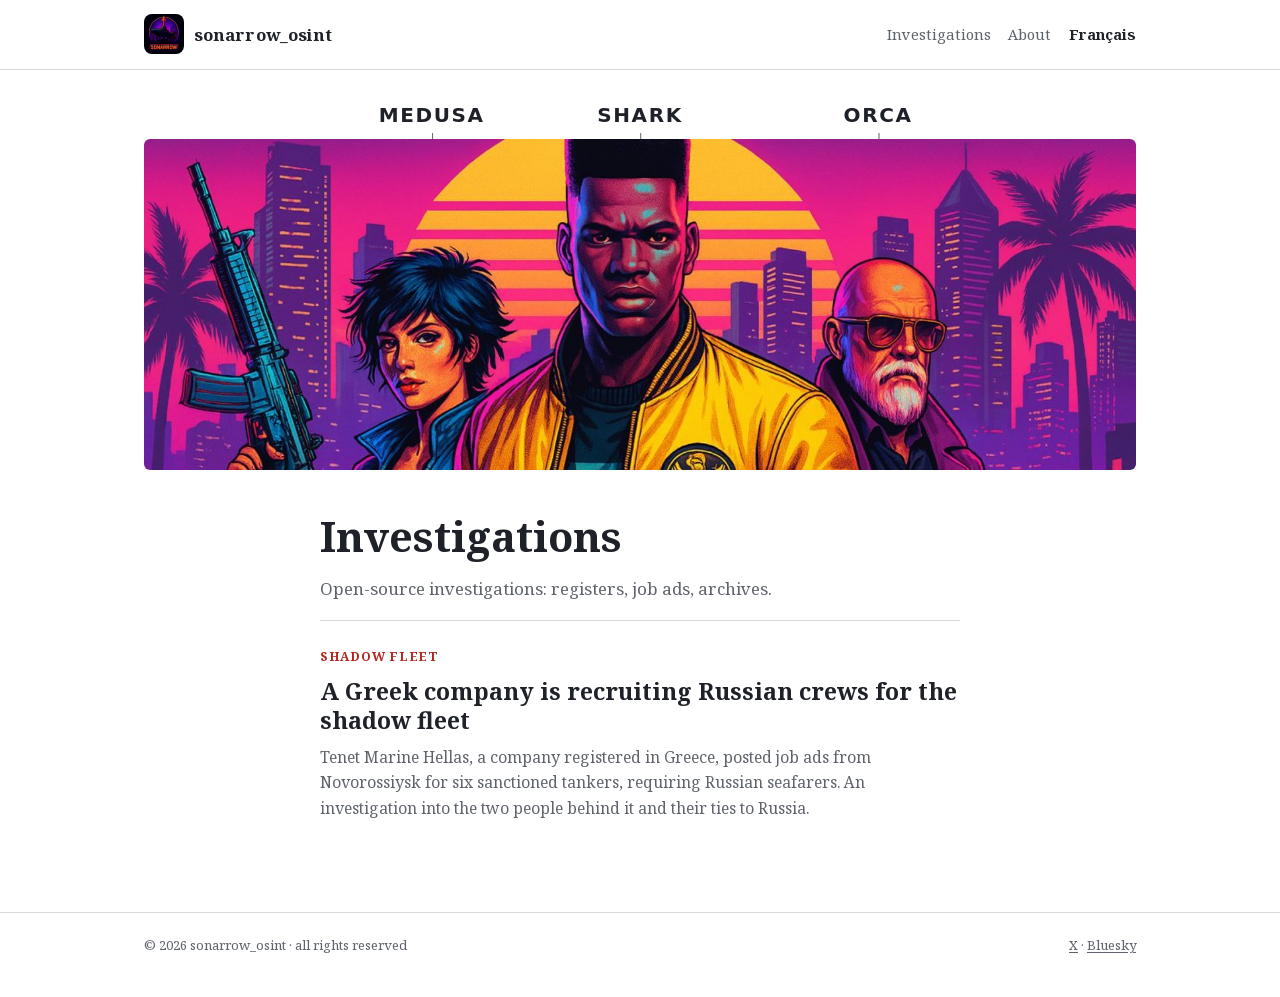
==== en/index.html @ 24c7f755 "Publication de l'enquête TENET (FR/EN) Co-Authored-By: Claude Opus 5.5 <noreply@anthropic.com>" ====
<!doctype html>
<html lang="en">
<head>
<meta charset="utf-8">
<meta name="viewport" content="width=device-width, initial-scale=1">
<meta http-equiv="Content-Security-Policy" content="default-src 'none'; style-src 'self'; img-src 'self'; font-src 'self'; base-uri 'none'; form-action 'none'">
<meta name="referrer" content="no-referrer">
<title>Investigations · sonarrow_osint</title>
<meta name="description" content="Open-source investigations: registers, job ads, archives.">
<meta property="og:title" content="Investigations · sonarrow_osint">
<meta property="og:description" content="Open-source investigations: registers, job ads, archives.">
<meta property="og:type" content="website">
<meta property="og:site_name" content="sonarrow_osint">
<meta name="twitter:card" content="summary_large_image">
<link rel="canonical" href="https://0rc45.github.io/en/">
<link rel="alternate" hreflang="en" href="https://0rc45.github.io/en/">
<link rel="alternate" hreflang="fr" href="https://0rc45.github.io/fr/">
<meta property="og:url" content="https://0rc45.github.io/en/">
<meta property="og:image" content="https://0rc45.github.io/assets/img/logo-sonarrow.png">
<link rel="stylesheet" href="../assets/style.css">
<link rel="icon" href="../assets/img/favicon-64.png" type="image/png">
</head>
<body>
<header class="site-header">
  <div class="wrap-wide">
    <a class="brand" href="../en/"><img src="../assets/img/logo-sonarrow-96.png" width="40" height="40" alt=""><span class="brand-name">sonarrow_osint</span></a>
    <nav class="site-nav" aria-label="Navigation">
      <a href="../en/">Investigations</a>
      <a href="../en/about/">About</a>
      <a class="lang" href="../fr/" hreflang="fr" lang="fr">Français</a>
    </nav>
  </div>
</header>
<main id="haut">
<div class="wrap-wide">
  <figure class="team">
    <div class="team-names"><span class="team-name team-name-0" aria-hidden="true">Medusa</span><span class="team-name team-name-1" aria-hidden="true">Shark</span><span class="team-name team-name-2" aria-hidden="true">Orca</span></div>
    <div class="team-banner">
      <img src="../assets/img/banniere-equipe.jpg" width="1500" height="500" alt="Illustration of the team in a retro setting, city and palm trees against a setting sun: Medusa on the left, Shark in the centre, Orca on the right.">
    </div>
  </figure>
</div>
<div class="wrap">
  <header class="list-head">
    <h1>Investigations</h1>
    <p>Open-source investigations: registers, job ads, archives.</p>
  </header>
  <a class="card" href="shadow-fleet-tenet/">
    <p class="kicker">Shadow fleet</p>
    <p class="card-title">A Greek company is recruiting Russian crews for the shadow fleet</p>
    <p class="card-text">Tenet Marine Hellas, a company registered in Greece, posted job ads from Novorossiysk for six sanctioned tankers, requiring Russian seafarers. An investigation into the two people behind it and their ties to Russia.</p>
  </a>
</div>
</main>
<footer class="site-footer">
  <div class="wrap-wide">
    <span>© 2026 sonarrow_osint · all rights reserved</span>
    <span><a href="https://x.com/SONARROW_OSINT" rel="me">X</a> · <a href="https://bsky.app/profile/sonarrow.bsky.social" rel="me">Bluesky</a></span>
  </div>
</footer>
</body>
</html>
---- assets/style.css ----
/* sonarrow_osint — feuille de style unique, aucune ressource externe */

@font-face { font-family: "Noto Serif"; src: url("fonts/noto-serif-regular.woff2") format("woff2"); font-weight: 400; font-style: normal; font-display: swap; }
@font-face { font-family: "Noto Serif"; src: url("fonts/noto-serif-italic.woff2") format("woff2"); font-weight: 400; font-style: italic; font-display: swap; }
@font-face { font-family: "Noto Serif"; src: url("fonts/noto-serif-bold.woff2") format("woff2"); font-weight: 700; font-style: normal; font-display: swap; }
@font-face { font-family: "Noto Serif"; src: url("fonts/noto-serif-bolditalic.woff2") format("woff2"); font-weight: 700; font-style: italic; font-display: swap; }

:root {
  --bg: #ffffff;
  --surface: #f4f4f2;
  --ink: #1e2228;
  --muted: #5f646c;
  --rule: #d9d9d6;
  --accent: #b3261e;      /* rouge des surtitres, comme dans le PDF */
  --link: #2454a0;        /* bleu des liens et du filet de titre */
  --figure-bg: #ffffff;
  --measure: 42rem;
}
@media (prefers-color-scheme: dark) {
  :root:not([data-theme="light"]) {
    --bg: #15171a;
    --surface: #1f2226;
    --ink: #e6e4df;
    --muted: #a3a7ad;
    --rule: #34383e;
    --accent: #ef6b5f;
    --link: #8cb4f2;
    --figure-bg: #ffffff;
  }
}
:root[data-theme="dark"] {
  --bg: #15171a; --surface: #1f2226; --ink: #e6e4df; --muted: #a3a7ad;
  --rule: #34383e; --accent: #ef6b5f; --link: #8cb4f2; --figure-bg: #ffffff;
}

*, *::before, *::after { box-sizing: border-box; }
html { -webkit-text-size-adjust: 100%; text-size-adjust: 100%; }
body {
  margin: 0;
  background: var(--bg);
  color: var(--ink);
  font-family: "Noto Serif", Georgia, "Times New Roman", serif;
  font-size: 1.0625rem;
  line-height: 1.65;
  font-variant-numeric: lnum;
}
a { color: var(--link); text-underline-offset: 0.18em; text-decoration-thickness: 1px; }
a:hover { text-decoration-thickness: 2px; }
:focus-visible { outline: 2px solid var(--link); outline-offset: 2px; }
img { max-width: 100%; height: auto; display: block; }

.wrap { max-width: var(--measure); margin: 0 auto; padding: 0 16px; }
.wrap-wide { max-width: 64rem; margin: 0 auto; padding: 0 16px; }

/* en-tête du site */
.site-header { border-bottom: 1px solid var(--rule); }
.site-header .wrap-wide { display: flex; align-items: center; justify-content: space-between; gap: 1rem; padding-top: 0.9rem; padding-bottom: 0.9rem; }
.brand { font-weight: 700; font-size: 1.05rem; color: var(--ink); text-decoration: none; letter-spacing: 0.01em; }
.site-nav { display: flex; gap: 1.1rem; font-size: 0.92rem; }
.site-nav a { color: var(--muted); text-decoration: none; }
.site-nav a:hover { color: var(--ink); text-decoration: underline; }
.site-nav .lang { color: var(--ink); font-weight: 700; }

/* article */
.article-head { padding-top: 2.6rem; }
.kicker { color: var(--accent); font-size: 0.78rem; font-weight: 700; letter-spacing: 0.06em; text-transform: uppercase; margin: 0 0 0.6rem; }
h1 { font-size: clamp(1.75rem, 1.2rem + 2.6vw, 2.6rem); line-height: 1.18; margin: 0 0 0.9rem; padding-bottom: 0.9rem; border-bottom: 2px solid var(--link); text-wrap: balance; }
.byline { color: var(--muted); font-size: 0.9rem; margin: 0 0 1.6rem; display: flex; flex-wrap: wrap; gap: 0.3rem 1.2rem; }
.byline a { color: var(--muted); }
.chapo { font-weight: 700; font-size: 1.08rem; line-height: 1.6; margin: 0 0 1.8rem; }

.article-body p { margin: 0 0 1.15rem; hyphens: auto; }
.article-body h2 { color: var(--accent); font-size: 1.3rem; letter-spacing: 0.02em; text-transform: uppercase; margin: 2.8rem 0 1rem; }
.article-body h3 { font-size: 1.18rem; line-height: 1.35; margin: 2.2rem 0 0.7rem; }

figure { margin: 2rem 0; }
figure .frame { display: block; background: var(--figure-bg); border-radius: 4px; }
figure.dark-shot .frame { background: transparent; }
figure img { margin: 0 auto; border-radius: 4px; }
figcaption { color: var(--muted); font-size: 0.85rem; line-height: 1.5; margin-top: 0.6rem; text-align: center; }
figcaption a { color: var(--muted); }
figure.small img { max-width: 26rem; width: 100%; }
figure.wide { margin-left: calc(50% - min(50vw, 32rem) + 16px); margin-right: calc(50% - min(50vw, 32rem) + 16px); }

/* tableaux */
.table-block { margin: 2rem 0; }
.table-title { font-weight: 700; font-size: 0.95rem; margin: 0 0 0.6rem; }
table { width: 100%; border-collapse: collapse; font-size: 0.86rem; line-height: 1.45; font-variant-numeric: tnum lnum; }
th, td { text-align: left; vertical-align: top; padding: 0.5rem 0.6rem; border-bottom: 1px solid var(--rule); }
thead th { background: var(--surface); border-bottom: 2px solid var(--ink); font-weight: 700; }
.table-notes { color: var(--muted); font-size: 0.8rem; font-style: italic; margin: 0.6rem 0 0; }
@media (max-width: 640px) {
  table, thead, tbody, tr, th, td { display: block; }
  thead { position: absolute; width: 1px; height: 1px; overflow: hidden; clip: rect(0 0 0 0); }
  tr { border-top: 2px solid var(--ink); padding: 0.35rem 0; }
  td { border: 0; padding: 0.2rem 0; display: grid; grid-template-columns: 7.5rem 1fr; gap: 0.6rem; }
  td::before { content: attr(data-label); color: var(--muted); font-weight: 700; font-size: 0.78rem; }
  td:first-child { font-weight: 700; }
}

/* encadré méthodologie */
.methodo { background: var(--surface); border-top: 1px solid var(--rule); padding: 1.3rem 1.2rem 0.4rem; margin: 3rem 0 2rem; font-size: 0.9rem; line-height: 1.6; }
.methodo h2 { color: var(--ink); text-transform: none; letter-spacing: 0; font-size: 1.05rem; margin: 0 0 0.8rem; }
.methodo p { margin: 0 0 0.8rem; }

/* téléchargement du PDF */
.pdf-link { display: inline-flex; align-items: center; gap: 0.5rem; font-size: 0.9rem; font-weight: 700; border: 1px solid var(--rule); border-radius: 4px; padding: 0.45rem 0.8rem; text-decoration: none; color: var(--ink); }
.pdf-link:hover { border-color: var(--link); color: var(--link); }
.pdf-link .pdf-size { font-weight: 400; color: var(--muted); }
.pdf-link svg { width: 1rem; height: 1rem; flex: none; }
.article-end { border-top: 1px solid var(--rule); padding-top: 1.4rem; margin-top: 2.5rem; display: flex; flex-wrap: wrap; gap: 0.8rem 1.4rem; align-items: center; font-size: 0.9rem; }

/* pages de liste */
.list-head { padding-top: 2.6rem; }
.list-head h1 { border-bottom: 0; padding-bottom: 0; }
.list-head p { color: var(--muted); margin-top: 0; }
.card { display: block; border-top: 1px solid var(--rule); padding: 1.6rem 0; text-decoration: none; color: inherit; }
.card:hover .card-title { color: var(--link); }
.card-title { font-size: 1.45rem; line-height: 1.25; font-weight: 700; margin: 0 0 0.6rem; }
.card-text { margin: 0; color: var(--muted); font-size: 0.98rem; }
.home-langs { display: grid; grid-template-columns: repeat(auto-fit, minmax(16rem, 1fr)); gap: 0 2.5rem; }

.site-footer { border-top: 1px solid var(--rule); margin-top: 4rem; padding: 1.4rem 0 2.5rem; color: var(--muted); font-size: 0.82rem; }
.site-footer .wrap-wide { display: flex; flex-wrap: wrap; justify-content: space-between; gap: 0.6rem; }
.site-footer a { color: var(--muted); }

@media print {
  .site-header, .site-footer, .article-end, .byline .pdf-link { display: none; }
  body { font-size: 11pt; }
  a { color: inherit; }
}

/* identité : logo et bannière de l'équipe */
.brand { display: inline-flex; align-items: center; gap: 0.6rem; }
.brand img { width: 40px; height: 40px; border-radius: 8px; }
.team { margin: 1.6rem 0 0; }
.team-banner { position: relative; border-radius: 6px; overflow: hidden; }
.team-banner img { width: 100%; }
.team-names { position: relative; height: 2.2em; font-size: clamp(0.72rem, 0.4rem + 1.4vw, 1.25rem); }
.team-name {
  position: absolute; bottom: 0.35em; transform: translateX(-50%);
  font-family: system-ui, -apple-system, "Segoe UI", sans-serif; font-weight: 800;
  letter-spacing: 0.08em; text-transform: uppercase; white-space: nowrap; color: var(--ink);
}
.team-name::after { content: ""; position: absolute; left: 50%; bottom: -0.35em; width: 1px; height: 0.3em; background: var(--muted); }
.team-name-0 { left: 29%; }
.team-name-1 { left: 50%; }
.team-name-2 { left: 74%; }
.about h2 { color: var(--ink); text-transform: none; letter-spacing: 0; font-size: 1.15rem; margin: 2rem 0 0.6rem; }
.home-head { display: flex; align-items: center; gap: 1.2rem; margin-bottom: 1.6rem; }
.home-head h1 { margin: 0; }
.home-head p { margin: 0.2rem 0 0; }
.home-logo { width: 88px; height: 88px; border-radius: 14px; flex: none; }
.site-nav a { white-space: nowrap; }
@media (max-width: 460px) {
  .brand-name { position: absolute; width: 1px; height: 1px; overflow: hidden; clip: rect(0 0 0 0); }
  .site-nav { gap: 0.9rem; }
}
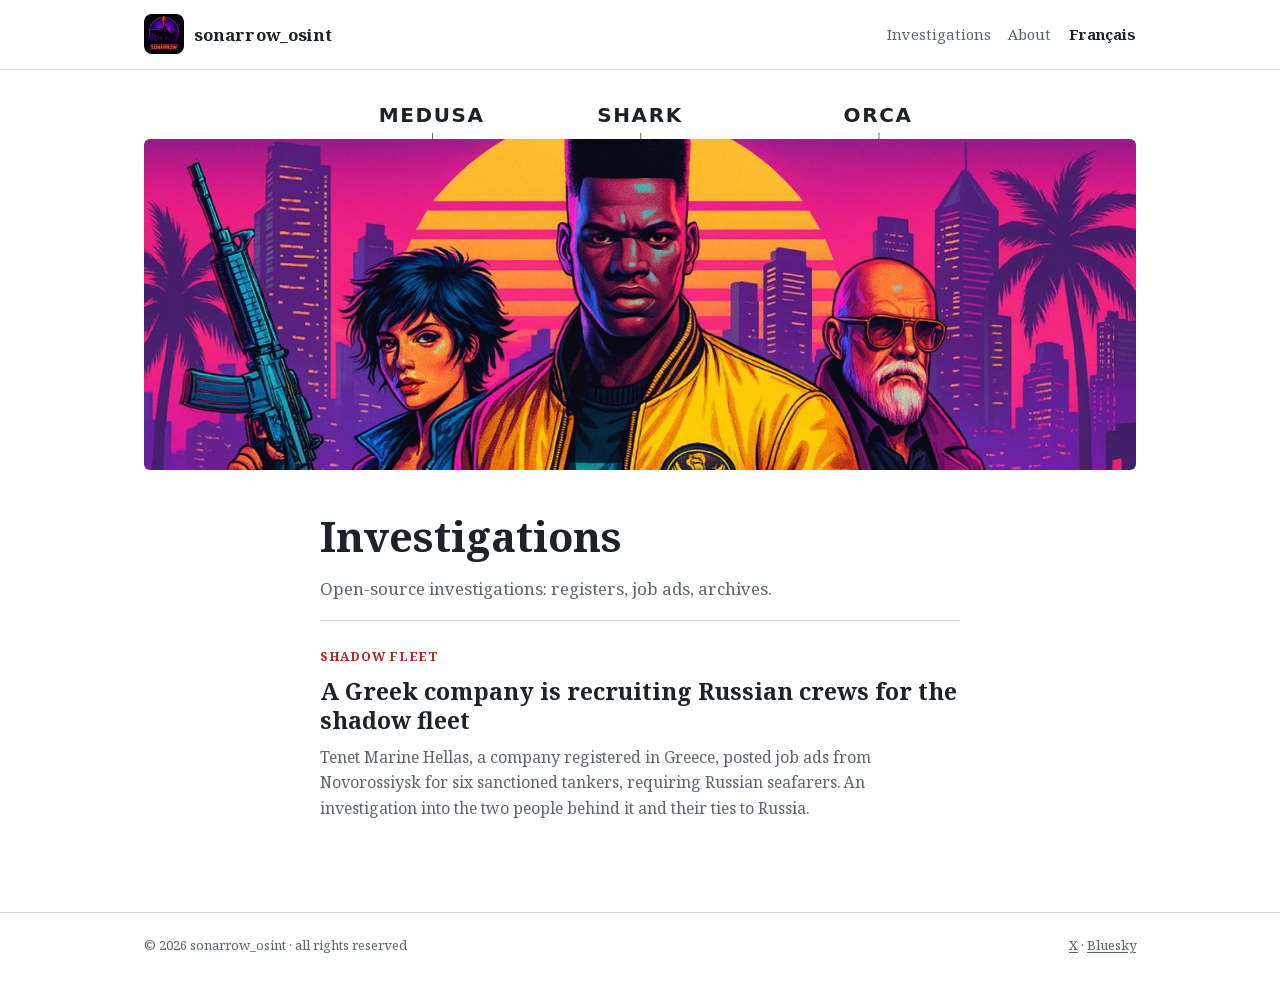
==== commit be633e55: "Ajout du compteur de visites GoatCounter (image, sans JavaScript) Co-Authored-By: Claude Opus 5.5 <n" ====
--- a/en/index.html
+++ b/en/index.html
@@ -3,7 +3,7 @@
 <head>
 <meta charset="utf-8">
 <meta name="viewport" content="width=device-width, initial-scale=1">
-<meta http-equiv="Content-Security-Policy" content="default-src 'none'; style-src 'self'; img-src 'self'; font-src 'self'; base-uri 'none'; form-action 'none'">
+<meta http-equiv="Content-Security-Policy" content="default-src 'none'; style-src 'self'; img-src 'self' https://sonarrow.goatcounter.com; font-src 'self'; base-uri 'none'; form-action 'none'">
 <meta name="referrer" content="no-referrer">
 <title>Investigations · sonarrow_osint</title>
 <meta name="description" content="Open-source investigations: registers, job ads, archives.">
@@ -58,5 +58,6 @@
     <span><a href="https://x.com/SONARROW_OSINT" rel="me">X</a> · <a href="https://bsky.app/profile/sonarrow.bsky.social" rel="me">Bluesky</a></span>
   </div>
 </footer>
+<img class="compteur" src="https://sonarrow.goatcounter.com/count?p=/en/&amp;t=Investigations%20%C2%B7%20sonarrow_osint" width="1" height="1" alt="">
 </body>
 </html>
--- a/assets/style.css
+++ b/assets/style.css
@@ -156,3 +156,4 @@
   .brand-name { position: absolute; width: 1px; height: 1px; overflow: hidden; clip: rect(0 0 0 0); }
   .site-nav { gap: 0.9rem; }
 }
+.compteur { position: absolute; width: 1px; height: 1px; opacity: 0; pointer-events: none; }
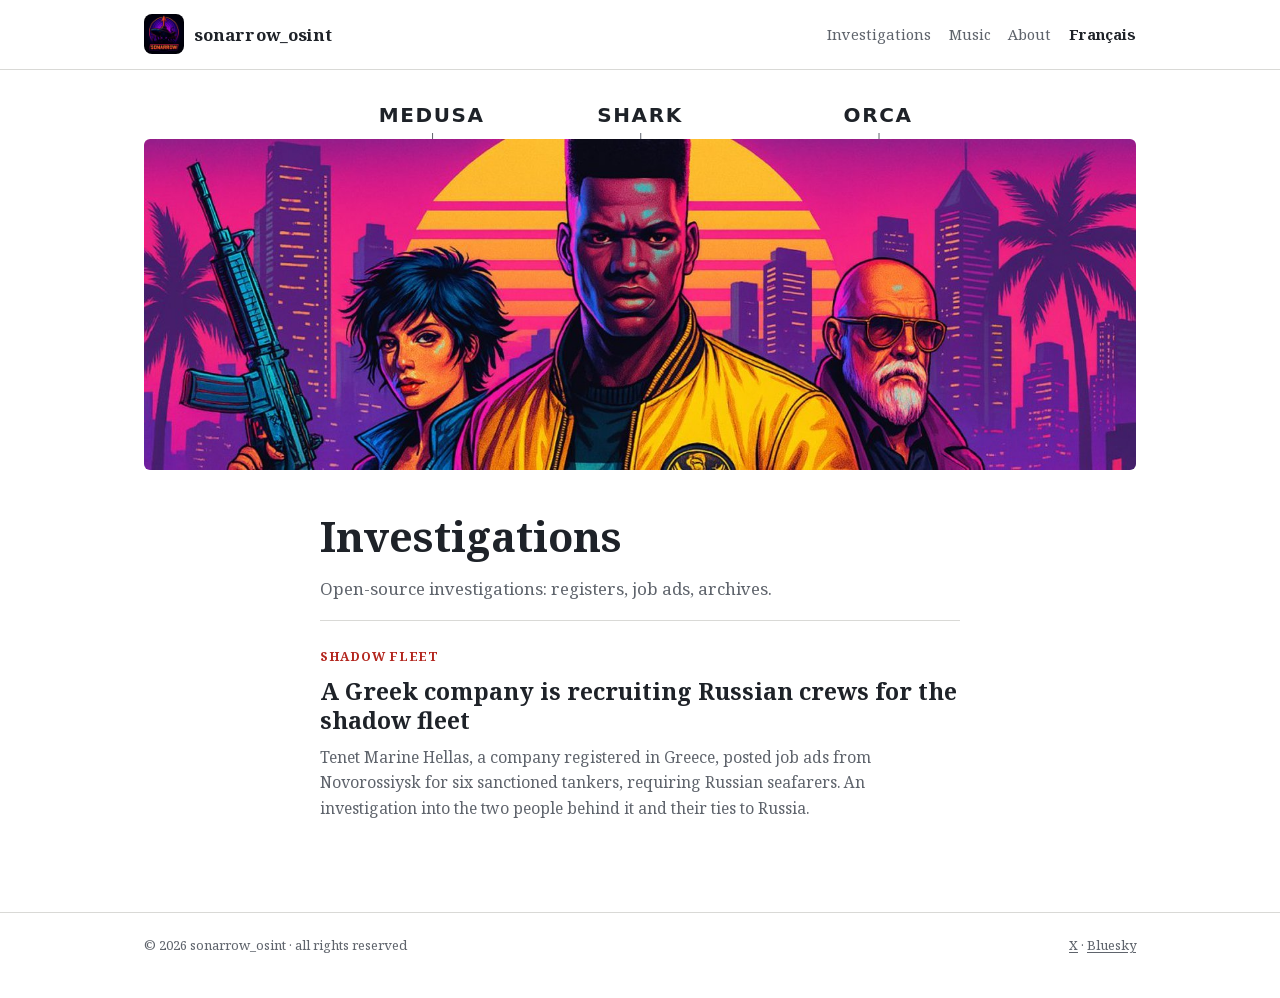
==== commit 0ee3e50b: "Ajout de l'onglet Musique (vignette YouTube cliquable, sans lecteur intégré) Co-Authored-By: Claude " ====
--- a/en/index.html
+++ b/en/index.html
@@ -26,6 +26,7 @@
     <a class="brand" href="../en/"><img src="../assets/img/logo-sonarrow-96.png" width="40" height="40" alt=""><span class="brand-name">sonarrow_osint</span></a>
     <nav class="site-nav" aria-label="Navigation">
       <a href="../en/">Investigations</a>
+      <a href="../en/music/">Music</a>
       <a href="../en/about/">About</a>
       <a class="lang" href="../fr/" hreflang="fr" lang="fr">Français</a>
     </nav>
--- a/assets/style.css
+++ b/assets/style.css
@@ -157,3 +157,18 @@
   .site-nav { gap: 0.9rem; }
 }
 .compteur { position: absolute; width: 1px; height: 1px; opacity: 0; pointer-events: none; }
+
+/* page Musique : vignette YouTube cliquable */
+.video { margin: 0 0 2.4rem; }
+.video-thumb { position: relative; display: block; border-radius: 4px; overflow: hidden; }
+.video-thumb img { width: 100%; border-radius: 0; }
+.video-thumb .play { position: absolute; left: 50%; top: 50%; width: 68px; height: 48px; transform: translate(-50%, -50%); }
+.video-thumb .play rect { fill: #212121; opacity: 0.85; }
+.video-thumb .play path { fill: #ffffff; }
+.video-thumb:hover .play rect, .video-thumb:focus-visible .play rect { fill: #cc0000; opacity: 1; }
+.video figcaption { font-size: 0.95rem; }
+.video figcaption a { white-space: nowrap; }
+.video figcaption strong { color: var(--ink); }
+@media (max-width: 400px) {
+  .site-nav { gap: 0.7rem; font-size: 0.86rem; }
+}
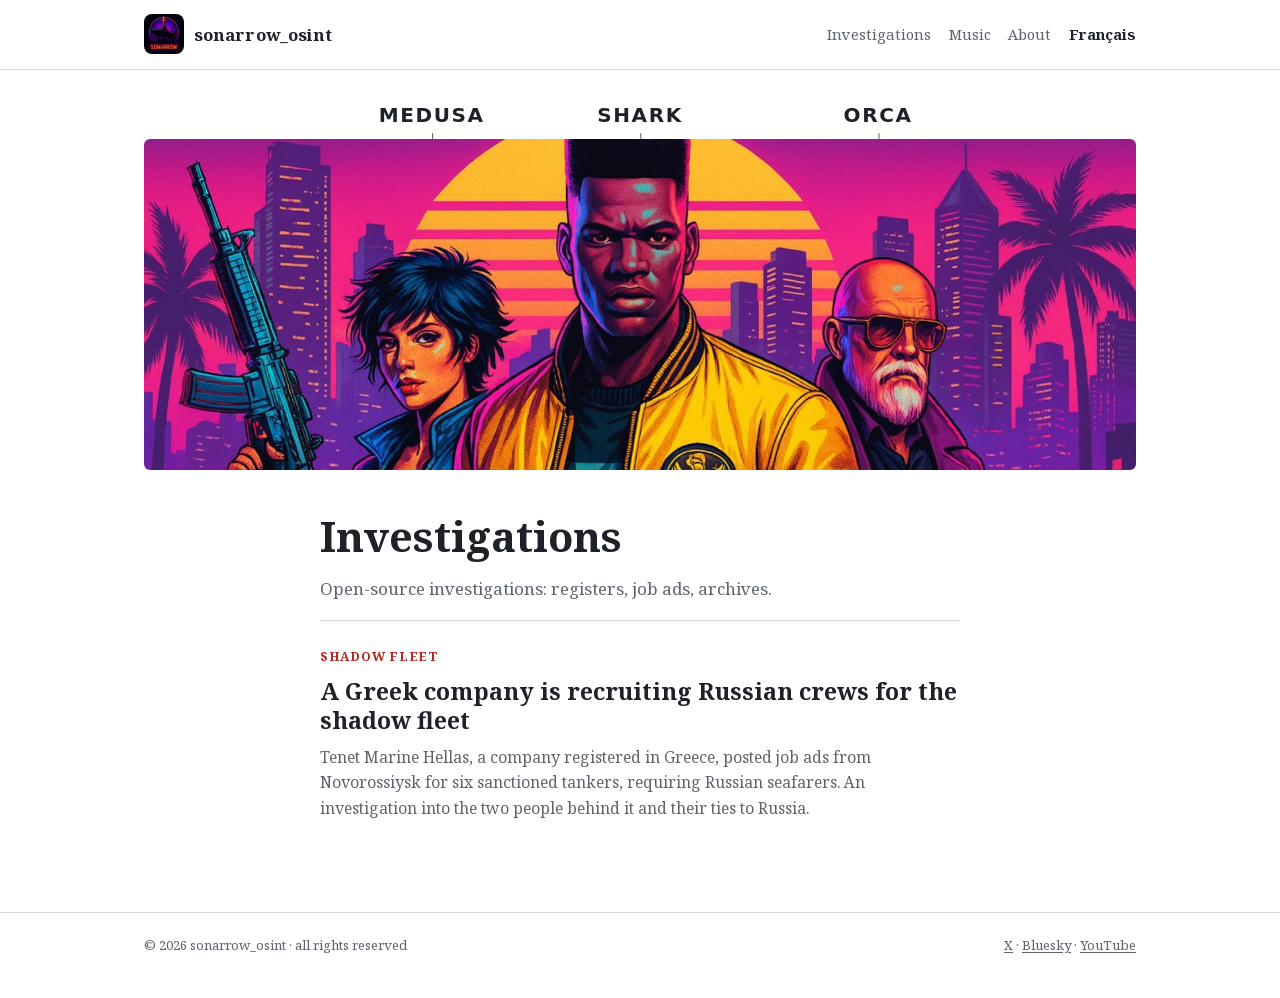
==== commit ae138e79: "Ajout du lien vers la chaîne YouTube dans le pied de page Co-Authored-By: Claude Opus 5.5 <noreply@a" ====
--- a/en/index.html
+++ b/en/index.html
@@ -17,7 +17,7 @@
 <link rel="alternate" hreflang="fr" href="https://0rc45.github.io/fr/">
 <meta property="og:url" content="https://0rc45.github.io/en/">
 <meta property="og:image" content="https://0rc45.github.io/assets/img/logo-sonarrow.png">
-<link rel="stylesheet" href="../assets/style.css">
+<link rel="stylesheet" href="../assets/style.css?v=96e3d2d5">
 <link rel="icon" href="../assets/img/favicon-64.png" type="image/png">
 </head>
 <body>
@@ -56,7 +56,7 @@
 <footer class="site-footer">
   <div class="wrap-wide">
     <span>© 2026 sonarrow_osint · all rights reserved</span>
-    <span><a href="https://x.com/SONARROW_OSINT" rel="me">X</a> · <a href="https://bsky.app/profile/sonarrow.bsky.social" rel="me">Bluesky</a></span>
+    <span><a href="https://x.com/SONARROW_OSINT" rel="me">X</a> · <a href="https://bsky.app/profile/sonarrow.bsky.social" rel="me">Bluesky</a> · <a href="https://www.youtube.com/@Sonarrow_Osint" rel="me">YouTube</a></span>
   </div>
 </footer>
 <img class="compteur" src="https://sonarrow.goatcounter.com/count?p=/en/&amp;t=Investigations%20%C2%B7%20sonarrow_osint" width="1" height="1" alt="">
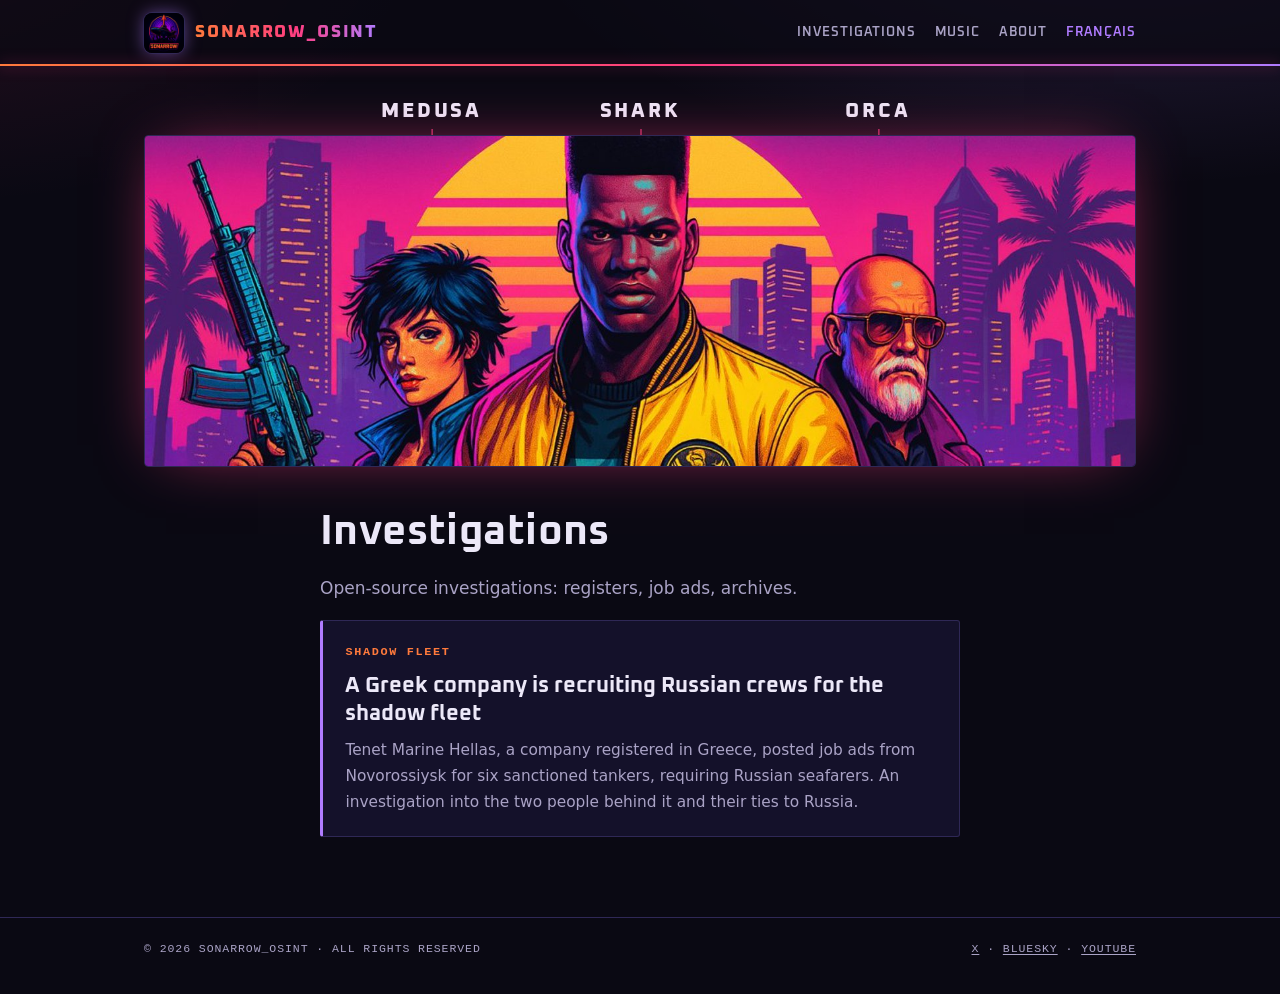
==== commit 29ad5406: "Nouveau style néon aux couleurs du logo : thème sombre, police Oxanium pour les titres Co-Authored-B" ====
--- a/en/index.html
+++ b/en/index.html
@@ -17,7 +17,7 @@
 <link rel="alternate" hreflang="fr" href="https://0rc45.github.io/fr/">
 <meta property="og:url" content="https://0rc45.github.io/en/">
 <meta property="og:image" content="https://0rc45.github.io/assets/img/logo-sonarrow.png">
-<link rel="stylesheet" href="../assets/style.css?v=96e3d2d5">
+<link rel="stylesheet" href="../assets/style.css?v=7827bbeb">
 <link rel="icon" href="../assets/img/favicon-64.png" type="image/png">
 </head>
 <body>
--- a/assets/style.css
+++ b/assets/style.css
@@ -1,174 +1,188 @@
-/* sonarrow_osint — feuille de style unique, aucune ressource externe */
+/* sonarrow_osint — feuille de style unique, aucune ressource externe.
+   Style néon de la marque Sonarrow : nuit, orange, rose, violet. Un seul thème, sombre.
+   Police des titres : Oxanium (licence OFL, voir fonts/OFL-Oxanium.txt). Textes : police du système. */
 
-@font-face { font-family: "Noto Serif"; src: url("fonts/noto-serif-regular.woff2") format("woff2"); font-weight: 400; font-style: normal; font-display: swap; }
-@font-face { font-family: "Noto Serif"; src: url("fonts/noto-serif-italic.woff2") format("woff2"); font-weight: 400; font-style: italic; font-display: swap; }
-@font-face { font-family: "Noto Serif"; src: url("fonts/noto-serif-bold.woff2") format("woff2"); font-weight: 700; font-style: normal; font-display: swap; }
-@font-face { font-family: "Noto Serif"; src: url("fonts/noto-serif-bolditalic.woff2") format("woff2"); font-weight: 700; font-style: italic; font-display: swap; }
+@font-face { font-family: "Oxanium"; src: url("fonts/oxanium-latin.woff2") format("woff2"); font-weight: 400 800; font-style: normal; font-display: swap;
+  unicode-range: U+0000-00FF, U+0131, U+0152-0153, U+02BB-02BC, U+02C6, U+02DA, U+02DC, U+0304, U+0308, U+0329, U+2000-206F, U+20AC, U+2122, U+2191, U+2193, U+2212, U+2215, U+FEFF, U+FFFD; }
+@font-face { font-family: "Oxanium"; src: url("fonts/oxanium-latin-ext.woff2") format("woff2"); font-weight: 400 800; font-style: normal; font-display: swap;
+  unicode-range: U+0100-02BA, U+02BD-02C5, U+02C7-02CC, U+02CE-02D7, U+02DD-02FF, U+1D00-1DBF, U+1E00-1E9F, U+1EF2-1EFF, U+2020, U+20A0-20AB, U+20AD-20C4, U+2113, U+2C60-2C7F, U+A720-A7FF; }
 
 :root {
-  --bg: #ffffff;
-  --surface: #f4f4f2;
-  --ink: #1e2228;
-  --muted: #5f646c;
-  --rule: #d9d9d6;
-  --accent: #b3261e;      /* rouge des surtitres, comme dans le PDF */
-  --link: #2454a0;        /* bleu des liens et du filet de titre */
-  --figure-bg: #ffffff;
+  color-scheme: dark;
+  --bg: #0a0913;
+  --surface: #14112a;
+  --ink: #ece8f8;
+  --muted: #aaa3c6;
+  --rule: #2f2856;
+  --orange: #ff7a3c;
+  --rose: #ff3d81;
+  --violet: #b07cff;
+  --cyan: #62e0f2;
+  --accent: var(--orange);
+  --link: var(--cyan);
+  --figure-bg: #ffffff;   /* les schémas et extraits de documents restent sur fond blanc */
+  --neon: linear-gradient(90deg, var(--orange), var(--rose) 55%, var(--violet));
+  --titres: "Oxanium", system-ui, -apple-system, "Segoe UI", sans-serif;
+  --texte: system-ui, -apple-system, "Segoe UI", Roboto, "Noto Sans", "Liberation Sans", Arial, sans-serif;
+  --mono: ui-monospace, "SFMono-Regular", Menlo, Consolas, "Liberation Mono", monospace;
   --measure: 42rem;
-}
-@media (prefers-color-scheme: dark) {
-  :root:not([data-theme="light"]) {
-    --bg: #15171a;
-    --surface: #1f2226;
-    --ink: #e6e4df;
-    --muted: #a3a7ad;
-    --rule: #34383e;
-    --accent: #ef6b5f;
-    --link: #8cb4f2;
-    --figure-bg: #ffffff;
-  }
-}
-:root[data-theme="dark"] {
-  --bg: #15171a; --surface: #1f2226; --ink: #e6e4df; --muted: #a3a7ad;
-  --rule: #34383e; --accent: #ef6b5f; --link: #8cb4f2; --figure-bg: #ffffff;
 }
 
 *, *::before, *::after { box-sizing: border-box; }
-html { -webkit-text-size-adjust: 100%; text-size-adjust: 100%; }
+html { -webkit-text-size-adjust: 100%; text-size-adjust: 100%; scrollbar-color: var(--rule) var(--bg); }
 body {
   margin: 0;
-  background: var(--bg);
+  min-height: 100vh;
+  display: flex;
+  flex-direction: column;
+  background-color: var(--bg);
+  background-image:
+    radial-gradient(56rem 28rem at 88% -8rem, rgba(176, 124, 255, 0.20), transparent 70%),
+    radial-gradient(44rem 24rem at -6% -4rem, rgba(255, 61, 129, 0.12), transparent 70%);
+  background-repeat: no-repeat;
   color: var(--ink);
-  font-family: "Noto Serif", Georgia, "Times New Roman", serif;
+  font-family: var(--texte);
   font-size: 1.0625rem;
-  line-height: 1.65;
+  line-height: 1.7;
   font-variant-numeric: lnum;
 }
+main { flex: 1; }
+::selection { background: rgba(255, 61, 129, 0.45); color: #fff; }
 a { color: var(--link); text-underline-offset: 0.18em; text-decoration-thickness: 1px; }
 a:hover { text-decoration-thickness: 2px; }
-:focus-visible { outline: 2px solid var(--link); outline-offset: 2px; }
+:focus-visible { outline: 2px solid var(--cyan); outline-offset: 2px; }
 img { max-width: 100%; height: auto; display: block; }
 
 .wrap { max-width: var(--measure); margin: 0 auto; padding: 0 16px; }
 .wrap-wide { max-width: 64rem; margin: 0 auto; padding: 0 16px; }
 
 /* en-tête du site */
-.site-header { border-bottom: 1px solid var(--rule); }
-.site-header .wrap-wide { display: flex; align-items: center; justify-content: space-between; gap: 1rem; padding-top: 0.9rem; padding-bottom: 0.9rem; }
-.brand { font-weight: 700; font-size: 1.05rem; color: var(--ink); text-decoration: none; letter-spacing: 0.01em; }
-.site-nav { display: flex; gap: 1.1rem; font-size: 0.92rem; }
-.site-nav a { color: var(--muted); text-decoration: none; }
-.site-nav a:hover { color: var(--ink); text-decoration: underline; }
-.site-nav .lang { color: var(--ink); font-weight: 700; }
+.site-header { position: relative; background: rgba(10, 9, 19, 0.72); }
+.site-header::after { content: ""; position: absolute; left: 0; right: 0; bottom: 0; height: 2px; background: var(--neon); box-shadow: 0 0 14px rgba(255, 61, 129, 0.55); }
+.site-header .wrap-wide { display: flex; align-items: center; justify-content: space-between; gap: 1rem; padding-top: 0.8rem; padding-bottom: 0.8rem; }
+.brand { display: inline-flex; align-items: center; gap: 0.7rem; font-family: var(--titres); font-weight: 800; font-size: 1.05rem; letter-spacing: 0.1em; text-transform: uppercase; color: var(--ink); text-decoration: none; }
+.brand-name { background: var(--neon); -webkit-background-clip: text; background-clip: text; color: transparent; }
+.brand img { width: 40px; height: 40px; border-radius: 8px; box-shadow: 0 0 0 1px var(--rule), 0 0 16px rgba(176, 124, 255, 0.5); }
+.site-nav { display: flex; gap: 1.2rem; font-family: var(--titres); font-size: 0.8rem; font-weight: 600; letter-spacing: 0.08em; text-transform: uppercase; }
+.site-nav a { color: var(--muted); text-decoration: none; white-space: nowrap; }
+.site-nav a:hover { color: var(--ink); }
+.site-nav .lang { color: var(--violet); }
+
+/* titres */
+h1, h2, h3 { font-family: var(--titres); }
+h1 { position: relative; font-size: clamp(1.75rem, 1.2rem + 2.6vw, 2.6rem); font-weight: 700; line-height: 1.15; letter-spacing: 0.01em; margin: 0 0 1.1rem; padding-bottom: 1rem; text-wrap: balance; }
+h1::after { content: ""; position: absolute; left: 0; bottom: 0; width: 100%; height: 2px; background: var(--neon); box-shadow: 0 0 12px rgba(255, 61, 129, 0.5); }
+.kicker { font-family: var(--mono); color: var(--orange); font-size: 0.74rem; font-weight: 700; letter-spacing: 0.14em; text-transform: uppercase; margin: 0 0 0.6rem; }
 
 /* article */
 .article-head { padding-top: 2.6rem; }
-.kicker { color: var(--accent); font-size: 0.78rem; font-weight: 700; letter-spacing: 0.06em; text-transform: uppercase; margin: 0 0 0.6rem; }
-h1 { font-size: clamp(1.75rem, 1.2rem + 2.6vw, 2.6rem); line-height: 1.18; margin: 0 0 0.9rem; padding-bottom: 0.9rem; border-bottom: 2px solid var(--link); text-wrap: balance; }
-.byline { color: var(--muted); font-size: 0.9rem; margin: 0 0 1.6rem; display: flex; flex-wrap: wrap; gap: 0.3rem 1.2rem; }
+.byline { font-family: var(--mono); color: var(--muted); font-size: 0.78rem; letter-spacing: 0.04em; margin: 0 0 1.6rem; display: flex; flex-wrap: wrap; align-items: center; gap: 0.3rem 1.2rem; }
 .byline a { color: var(--muted); }
-.chapo { font-weight: 700; font-size: 1.08rem; line-height: 1.6; margin: 0 0 1.8rem; }
+.chapo { font-weight: 700; font-size: 1.1rem; line-height: 1.6; margin: 0 0 1.8rem; }
 
 .article-body p { margin: 0 0 1.15rem; hyphens: auto; }
-.article-body h2 { color: var(--accent); font-size: 1.3rem; letter-spacing: 0.02em; text-transform: uppercase; margin: 2.8rem 0 1rem; }
-.article-body h3 { font-size: 1.18rem; line-height: 1.35; margin: 2.2rem 0 0.7rem; }
+.article-body h2 { font-size: 1.2rem; font-weight: 700; letter-spacing: 0.08em; text-transform: uppercase; color: var(--orange); margin: 2.8rem 0 1rem; }
+.article-body h2::before { content: "// "; content: "// " / ""; color: var(--rose); }
+.article-body h3 { font-size: 1.15rem; font-weight: 600; line-height: 1.35; letter-spacing: 0.02em; margin: 2.2rem 0 0.7rem; }
 
 figure { margin: 2rem 0; }
-figure .frame { display: block; background: var(--figure-bg); border-radius: 4px; }
+figure .frame { display: block; background: var(--figure-bg); border-radius: 4px; overflow: hidden; box-shadow: 0 0 0 1px var(--rule), 0 0 44px -20px rgba(176, 124, 255, 0.7); }
 figure.dark-shot .frame { background: transparent; }
 figure img { margin: 0 auto; border-radius: 4px; }
-figcaption { color: var(--muted); font-size: 0.85rem; line-height: 1.5; margin-top: 0.6rem; text-align: center; }
+figcaption { color: var(--muted); font-size: 0.85rem; line-height: 1.5; margin-top: 0.7rem; text-align: center; }
 figcaption a { color: var(--muted); }
 figure.small img { max-width: 26rem; width: 100%; }
+figure.small .frame { max-width: 26rem; margin: 0 auto; }
 figure.wide { margin-left: calc(50% - min(50vw, 32rem) + 16px); margin-right: calc(50% - min(50vw, 32rem) + 16px); }
 
 /* tableaux */
 .table-block { margin: 2rem 0; }
-.table-title { font-weight: 700; font-size: 0.95rem; margin: 0 0 0.6rem; }
+.table-title { font-family: var(--titres); font-weight: 700; font-size: 0.9rem; letter-spacing: 0.06em; text-transform: uppercase; margin: 0 0 0.6rem; }
 table { width: 100%; border-collapse: collapse; font-size: 0.86rem; line-height: 1.45; font-variant-numeric: tnum lnum; }
 th, td { text-align: left; vertical-align: top; padding: 0.5rem 0.6rem; border-bottom: 1px solid var(--rule); }
-thead th { background: var(--surface); border-bottom: 2px solid var(--ink); font-weight: 700; }
+thead th { background: var(--surface); border-bottom: 2px solid var(--violet); font-family: var(--mono); font-size: 0.72rem; font-weight: 700; letter-spacing: 0.08em; text-transform: uppercase; color: var(--violet); }
+tbody tr:hover { background: rgba(176, 124, 255, 0.07); }
 .table-notes { color: var(--muted); font-size: 0.8rem; font-style: italic; margin: 0.6rem 0 0; }
 @media (max-width: 640px) {
   table, thead, tbody, tr, th, td { display: block; }
   thead { position: absolute; width: 1px; height: 1px; overflow: hidden; clip: rect(0 0 0 0); }
-  tr { border-top: 2px solid var(--ink); padding: 0.35rem 0; }
+  tr { border-top: 2px solid var(--violet); padding: 0.35rem 0; }
   td { border: 0; padding: 0.2rem 0; display: grid; grid-template-columns: 7.5rem 1fr; gap: 0.6rem; }
   td::before { content: attr(data-label); color: var(--muted); font-weight: 700; font-size: 0.78rem; }
   td:first-child { font-weight: 700; }
 }
 
 /* encadré méthodologie */
-.methodo { background: var(--surface); border-top: 1px solid var(--rule); padding: 1.3rem 1.2rem 0.4rem; margin: 3rem 0 2rem; font-size: 0.9rem; line-height: 1.6; }
-.methodo h2 { color: var(--ink); text-transform: none; letter-spacing: 0; font-size: 1.05rem; margin: 0 0 0.8rem; }
+.methodo { background: var(--surface); border: 1px solid var(--rule); border-top: 2px solid var(--violet); border-radius: 3px; padding: 1.3rem 1.2rem 0.4rem; margin: 3rem 0 2rem; font-size: 0.9rem; line-height: 1.6; }
+.methodo h2 { color: var(--ink); font-size: 0.95rem; margin: 0 0 0.8rem; }
 .methodo p { margin: 0 0 0.8rem; }
 
 /* téléchargement du PDF */
-.pdf-link { display: inline-flex; align-items: center; gap: 0.5rem; font-size: 0.9rem; font-weight: 700; border: 1px solid var(--rule); border-radius: 4px; padding: 0.45rem 0.8rem; text-decoration: none; color: var(--ink); }
-.pdf-link:hover { border-color: var(--link); color: var(--link); }
+.pdf-link { display: inline-flex; align-items: center; gap: 0.5rem; font-family: var(--titres); font-size: 0.8rem; font-weight: 600; letter-spacing: 0.08em; text-transform: uppercase; border: 1px solid var(--violet); border-radius: 2px; padding: 0.45rem 0.8rem; text-decoration: none; color: var(--violet); }
+.pdf-link:hover { background: rgba(176, 124, 255, 0.14); color: var(--ink); }
+.byline .pdf-link { color: var(--violet); }
 .pdf-link .pdf-size { font-weight: 400; color: var(--muted); }
 .pdf-link svg { width: 1rem; height: 1rem; flex: none; }
 .article-end { border-top: 1px solid var(--rule); padding-top: 1.4rem; margin-top: 2.5rem; display: flex; flex-wrap: wrap; gap: 0.8rem 1.4rem; align-items: center; font-size: 0.9rem; }
 
 /* pages de liste */
 .list-head { padding-top: 2.6rem; }
-.list-head h1 { border-bottom: 0; padding-bottom: 0; }
+.list-head h1 { padding-bottom: 0; }
+.list-head h1::after { content: none; }
 .list-head p { color: var(--muted); margin-top: 0; }
-.card { display: block; border-top: 1px solid var(--rule); padding: 1.6rem 0; text-decoration: none; color: inherit; }
-.card:hover .card-title { color: var(--link); }
-.card-title { font-size: 1.45rem; line-height: 1.25; font-weight: 700; margin: 0 0 0.6rem; }
-.card-text { margin: 0; color: var(--muted); font-size: 0.98rem; }
-.home-langs { display: grid; grid-template-columns: repeat(auto-fit, minmax(16rem, 1fr)); gap: 0 2.5rem; }
+.card { display: block; background: var(--surface); border: 1px solid var(--rule); border-left: 3px solid var(--violet); border-radius: 3px; padding: 1.3rem 1.4rem; margin: 0 0 1rem; text-decoration: none; color: inherit; }
+.card:hover { border-color: var(--orange); box-shadow: 0 10px 34px -16px rgba(255, 61, 129, 0.6); }
+.card:hover .card-title { color: var(--orange); }
+.card-title { font-family: var(--titres); font-size: 1.4rem; line-height: 1.25; font-weight: 700; margin: 0 0 0.6rem; }
+.card-text { margin: 0; color: var(--muted); font-size: 0.96rem; }
+.home-langs { display: grid; grid-template-columns: repeat(auto-fit, minmax(16rem, 1fr)); gap: 0 1.4rem; }
 
-.site-footer { border-top: 1px solid var(--rule); margin-top: 4rem; padding: 1.4rem 0 2.5rem; color: var(--muted); font-size: 0.82rem; }
+.site-footer { border-top: 1px solid var(--rule); margin-top: 4rem; padding: 1.3rem 0 2.2rem; color: var(--muted); font-family: var(--mono); font-size: 0.72rem; letter-spacing: 0.08em; text-transform: uppercase; }
 .site-footer .wrap-wide { display: flex; flex-wrap: wrap; justify-content: space-between; gap: 0.6rem; }
 .site-footer a { color: var(--muted); }
 
-@media print {
-  .site-header, .site-footer, .article-end, .byline .pdf-link { display: none; }
-  body { font-size: 11pt; }
-  a { color: inherit; }
-}
-
 /* identité : logo et bannière de l'équipe */
-.brand { display: inline-flex; align-items: center; gap: 0.6rem; }
-.brand img { width: 40px; height: 40px; border-radius: 8px; }
 .team { margin: 1.6rem 0 0; }
-.team-banner { position: relative; border-radius: 6px; overflow: hidden; }
-.team-banner img { width: 100%; }
+.team-banner { position: relative; border-radius: 4px; overflow: hidden; border: 1px solid var(--rule); box-shadow: 0 0 60px -22px rgba(255, 61, 129, 0.8); }
+.team-banner img { width: 100%; border-radius: 0; }
 .team-names { position: relative; height: 2.2em; font-size: clamp(0.72rem, 0.4rem + 1.4vw, 1.25rem); }
-.team-name {
-  position: absolute; bottom: 0.35em; transform: translateX(-50%);
-  font-family: system-ui, -apple-system, "Segoe UI", sans-serif; font-weight: 800;
-  letter-spacing: 0.08em; text-transform: uppercase; white-space: nowrap; color: var(--ink);
-}
-.team-name::after { content: ""; position: absolute; left: 50%; bottom: -0.35em; width: 1px; height: 0.3em; background: var(--muted); }
+.team-name { position: absolute; bottom: 0.35em; transform: translateX(-50%); font-family: var(--titres); font-weight: 800; letter-spacing: 0.14em; text-transform: uppercase; white-space: nowrap; color: var(--ink); }
+.team-name::after { content: ""; position: absolute; left: 50%; bottom: -0.35em; width: 1px; height: 0.3em; background: var(--rose); }
 .team-name-0 { left: 29%; }
 .team-name-1 { left: 50%; }
 .team-name-2 { left: 74%; }
-.about h2 { color: var(--ink); text-transform: none; letter-spacing: 0; font-size: 1.15rem; margin: 2rem 0 0.6rem; }
-.home-head { display: flex; align-items: center; gap: 1.2rem; margin-bottom: 1.6rem; }
-.home-head h1 { margin: 0; }
+.about h2 { font-size: 1rem; margin: 2.2rem 0 0.6rem; }
+.home-head { display: flex; align-items: center; gap: 1.2rem; margin-bottom: 1.8rem; }
+.home-head h1 { margin: 0; letter-spacing: 0.08em; text-transform: uppercase; background: var(--neon); -webkit-background-clip: text; background-clip: text; color: transparent; filter: drop-shadow(0 0 18px rgba(255, 61, 129, 0.4)); }
 .home-head p { margin: 0.2rem 0 0; }
-.home-logo { width: 88px; height: 88px; border-radius: 14px; flex: none; }
-.site-nav a { white-space: nowrap; }
+.home-logo { width: 88px; height: 88px; border-radius: 14px; flex: none; box-shadow: 0 0 0 1px var(--rule), 0 0 34px rgba(176, 124, 255, 0.55); }
 @media (max-width: 460px) {
   .brand-name { position: absolute; width: 1px; height: 1px; overflow: hidden; clip: rect(0 0 0 0); }
   .site-nav { gap: 0.9rem; }
+}
+@media (max-width: 400px) {
+  .site-nav { gap: 0.7rem; font-size: 0.74rem; }
 }
 .compteur { position: absolute; width: 1px; height: 1px; opacity: 0; pointer-events: none; }
 
 /* page Musique : vignette YouTube cliquable */
 .video { margin: 0 0 2.4rem; }
-.video-thumb { position: relative; display: block; border-radius: 4px; overflow: hidden; }
+.video-thumb { position: relative; display: block; border-radius: 4px; overflow: hidden; border: 1px solid var(--rule); box-shadow: 0 0 44px -20px rgba(176, 124, 255, 0.7); }
 .video-thumb img { width: 100%; border-radius: 0; }
 .video-thumb .play { position: absolute; left: 50%; top: 50%; width: 68px; height: 48px; transform: translate(-50%, -50%); }
-.video-thumb .play rect { fill: #212121; opacity: 0.85; }
+.video-thumb .play rect { fill: #14112a; opacity: 0.88; }
 .video-thumb .play path { fill: #ffffff; }
-.video-thumb:hover .play rect, .video-thumb:focus-visible .play rect { fill: #cc0000; opacity: 1; }
+.video-thumb:hover .play rect, .video-thumb:focus-visible .play rect { fill: #ff3d81; opacity: 1; }
 .video figcaption { font-size: 0.95rem; }
 .video figcaption a { white-space: nowrap; }
 .video figcaption strong { color: var(--ink); }
-@media (max-width: 400px) {
-  .site-nav { gap: 0.7rem; font-size: 0.86rem; }
+
+/* impression : on revient à l'encre noire sur papier blanc */
+@media print {
+  :root { --bg: #ffffff; --surface: #f4f4f2; --ink: #1e2228; --muted: #5f646c; --rule: #d9d9d6; --orange: #b3261e; --rose: #b3261e; --violet: #1e2228; --cyan: #1e2228; color-scheme: light; }
+  body { background: #ffffff; font-size: 11pt; }
+  .site-header, .site-footer, .article-end, .byline .pdf-link { display: none; }
+  h1::after { background: #1e2228; box-shadow: none; }
+  figure .frame, .team-banner, .video-thumb { box-shadow: none; }
+  a { color: inherit; }
 }
